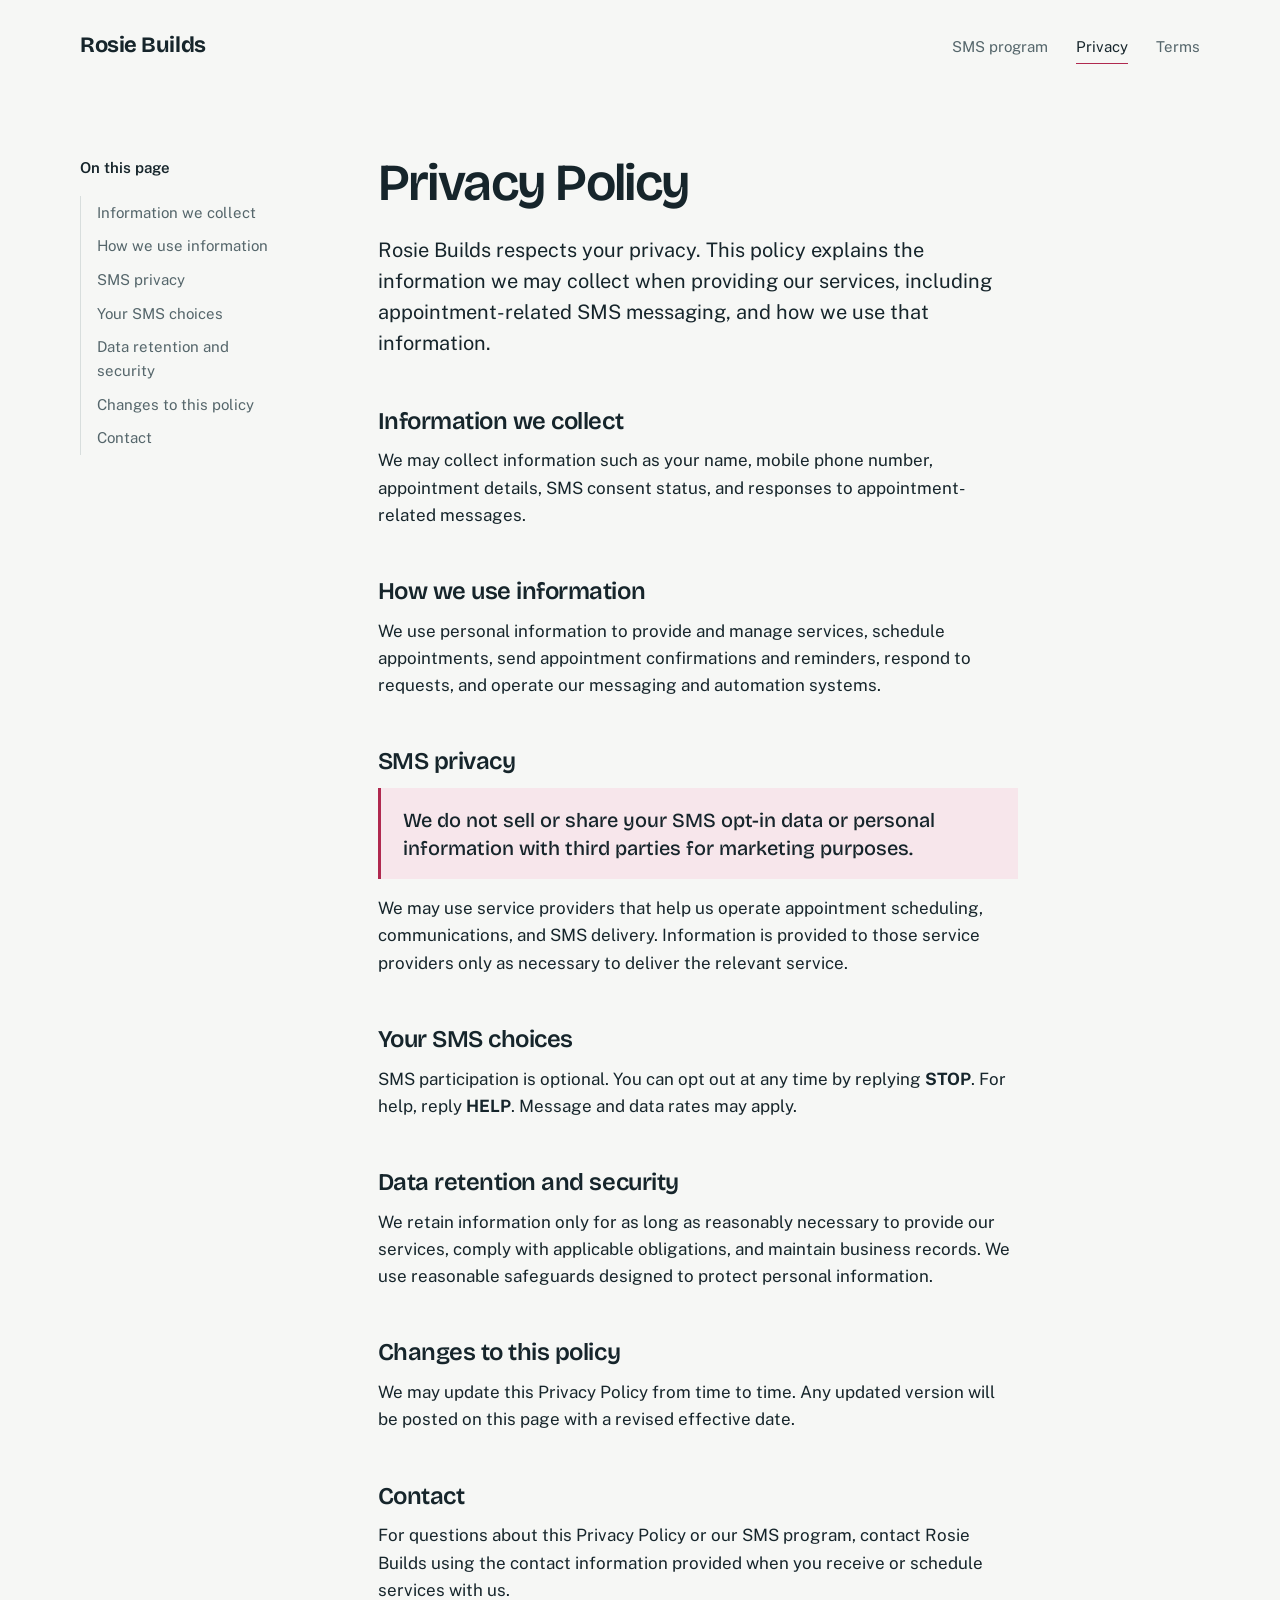
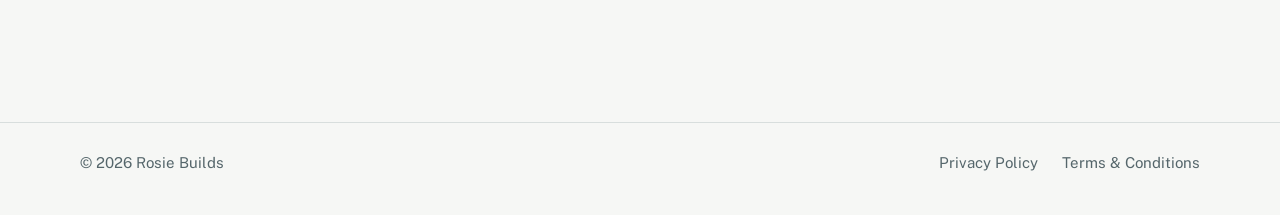
==== privacy.html @ 6f822afc "Redesign Rosie Builds site" ====
<!doctype html>
<html lang="en">
<head>
<meta charset="utf-8">
<meta name="viewport" content="width=device-width,initial-scale=1">
<title>Privacy Policy | Rosie Builds</title>
<link rel="preconnect" href="https://fonts.googleapis.com">
<link rel="preconnect" href="https://fonts.gstatic.com" crossorigin>
<link href="https://fonts.googleapis.com/css2?family=Bricolage+Grotesque:opsz,wght@12..96,500;12..96,600;12..96,700&family=Public+Sans:wght@400;500;600&display=swap" rel="stylesheet">
<link rel="stylesheet" href="style.css">
</head>
<body>
<header class="site-header">
  <div class="wrap">
    <a class="wordmark" href="index.html">Rosie Builds</a>
    <nav class="site-nav" aria-label="Main">
      <a href="index.html#sms">SMS program</a>
      <a href="privacy.html" aria-current="page">Privacy</a>
      <a href="terms.html">Terms</a>
    </nav>
  </div>
</header>

<main class="legal wrap">
  <aside class="legal-index" aria-label="On this page">
    <p>On this page</p>
    <ul>
      <li><a href="#collect">Information we collect</a></li>
      <li><a href="#use">How we use information</a></li>
      <li><a href="#sms-privacy">SMS privacy</a></li>
      <li><a href="#choices">Your SMS choices</a></li>
      <li><a href="#retention">Data retention and security</a></li>
      <li><a href="#changes">Changes to this policy</a></li>
      <li><a href="#contact">Contact</a></li>
    </ul>
  </aside>

  <article>
    <h1>Privacy Policy</h1>
    <p class="lede">Rosie Builds respects your privacy. This policy explains the information we may collect when providing our services, including appointment-related SMS messaging, and how we use that information.</p>

    <h2 id="collect">Information we collect</h2>
    <p>We may collect information such as your name, mobile phone number, appointment details, SMS consent status, and responses to appointment-related messages.</p>

    <h2 id="use">How we use information</h2>
    <p>We use personal information to provide and manage services, schedule appointments, send appointment confirmations and reminders, respond to requests, and operate our messaging and automation systems.</p>

    <h2 id="sms-privacy">SMS privacy</h2>
    <p class="pledge">We do not sell or share your SMS opt-in data or personal information with third parties for marketing purposes.</p>
    <p>We may use service providers that help us operate appointment scheduling, communications, and SMS delivery. Information is provided to those service providers only as necessary to deliver the relevant service.</p>

    <h2 id="choices">Your SMS choices</h2>
    <p>SMS participation is optional. You can opt out at any time by replying <strong>STOP</strong>. For help, reply <strong>HELP</strong>. Message and data rates may apply.</p>

    <h2 id="retention">Data retention and security</h2>
    <p>We retain information only for as long as reasonably necessary to provide our services, comply with applicable obligations, and maintain business records. We use reasonable safeguards designed to protect personal information.</p>

    <h2 id="changes">Changes to this policy</h2>
    <p>We may update this Privacy Policy from time to time. Any updated version will be posted on this page with a revised effective date.</p>

    <h2 id="contact">Contact</h2>
    <p>For questions about this Privacy Policy or our SMS program, contact Rosie Builds using the contact information provided when you receive or schedule services with us.</p>
  </article>
</main>

<footer class="site-footer">
  <div class="wrap">
    <span>© 2026 Rosie Builds</span>
    <nav aria-label="Legal">
      <a href="privacy.html">Privacy Policy</a>
      <a href="terms.html">Terms &amp; Conditions</a>
    </nav>
  </div>
</footer>
</body>
</html>
---- style.css ----
:root{
  --paper:#f6f7f5;
  --surface:#ffffff;
  --ink:#16252b;
  --muted:#55666b;
  --line:#d8dedd;
  --rose:#b0294f;
  --rose-dark:#8c1e3d;
  --rose-tint:#f7e6eb;
  --bubble:#e7ecea;
  --display:"Bricolage Grotesque","Public Sans",ui-sans-serif,system-ui,sans-serif;
  --body:"Public Sans",ui-sans-serif,system-ui,-apple-system,"Segoe UI",Roboto,sans-serif;
}

*,*::before,*::after{box-sizing:border-box}
html{-webkit-text-size-adjust:100%}
body{
  margin:0;
  background:var(--paper);
  color:var(--ink);
  font-family:var(--body);
  font-size:1.0625rem;
  line-height:1.6;
  -webkit-font-smoothing:antialiased;
}
a{color:inherit}
:focus-visible{outline:2px solid var(--rose);outline-offset:3px;border-radius:2px}

.wrap{width:min(1120px,100% - 3rem);margin-inline:auto}

/* Header */
.site-header{padding-block:1.75rem}
.site-header .wrap{display:flex;align-items:baseline;justify-content:space-between;gap:1.5rem;flex-wrap:wrap}
.wordmark{
  font-family:var(--display);font-weight:700;font-size:1.375rem;
  letter-spacing:-.02em;text-decoration:none;
}
.site-nav{display:flex;gap:1.75rem;font-size:.9375rem}
.site-nav a{
  color:var(--muted);text-decoration:none;
  padding-block:.25rem;border-bottom:1px solid transparent;
}
.site-nav a:hover{color:var(--ink);border-bottom-color:var(--ink)}
.site-nav a[aria-current="page"]{color:var(--ink);border-bottom-color:var(--rose)}

/* Home: hero */
.hero{
  display:grid;grid-template-columns:minmax(0,1.15fr) minmax(0,.85fr);
  gap:clamp(2.5rem,7vw,6rem);align-items:center;
  padding-block:clamp(3rem,8vw,6.5rem) clamp(4rem,9vw,7.5rem);
}
.hero h1{
  font-family:var(--display);font-weight:600;
  font-size:clamp(2.75rem,6vw,4.75rem);line-height:1.02;letter-spacing:-.035em;
  margin:0 0 1.5rem;text-wrap:balance;
}
.hero-copy p{margin:0;max-width:34rem;font-size:1.1875rem;color:var(--muted)}

/* Home: text message thread */
.thread{
  background:var(--surface);border:1px solid var(--line);border-radius:1.25rem;
  padding:1.25rem 1.25rem 1.5rem;max-width:26rem;width:100%;justify-self:end;
}
.thread-head{
  display:flex;justify-content:space-between;align-items:baseline;
  padding-bottom:.9rem;margin-bottom:1.1rem;border-bottom:1px solid var(--line);
  font-size:.875rem;color:var(--muted);
}
.thread-head strong{font-family:var(--display);font-size:1rem;color:var(--ink);font-weight:600}
.msg{
  margin:0 0 .6rem;padding:.7rem 1rem;max-width:88%;
  font-size:.9375rem;line-height:1.45;
  background:var(--bubble);border-radius:1.1rem 1.1rem 1.1rem .3rem;
  opacity:0;animation:arrive .5s ease-out forwards;
}
.msg.reply{
  margin-left:auto;background:var(--rose);color:#fff;
  border-radius:1.1rem 1.1rem .3rem 1.1rem;
}
.msg:nth-child(2){animation-delay:.3s}
.msg:nth-child(3){animation-delay:1.3s}
.msg:nth-child(4){animation-delay:2.3s}
@keyframes arrive{
  from{opacity:0;transform:translateY(.5rem)}
  to{opacity:1;transform:none}
}

/* Home: SMS program */
.program{
  border-top:1px solid var(--line);
  display:grid;grid-template-columns:minmax(0,.8fr) minmax(0,1.2fr);
  gap:clamp(2rem,6vw,6rem);
  padding-block:clamp(3rem,6vw,5rem) clamp(4rem,8vw,7rem);
}
.program h2{
  font-family:var(--display);font-weight:600;font-size:clamp(1.75rem,3vw,2.25rem);
  line-height:1.1;letter-spacing:-.025em;margin:0 0 1rem;
}
.program-intro p{margin:0;color:var(--muted);max-width:26rem}
.terms{margin:0}
.terms div{
  display:grid;grid-template-columns:10.5rem 1fr;gap:1.5rem;
  padding-block:1.15rem;border-bottom:1px solid var(--line);
}
.terms div:first-child{padding-top:0}
.terms dt{font-weight:600}
.terms dd{margin:0;color:var(--muted)}
.terms dd strong{color:var(--ink);font-weight:600}

/* Legal pages */
.legal{
  display:grid;grid-template-columns:13rem minmax(0,40rem);
  gap:clamp(2rem,7vw,6rem);
  padding-block:clamp(2rem,5vw,4rem) clamp(4rem,8vw,7rem);
}
.legal-index{position:sticky;top:2rem;align-self:start;font-size:.9375rem}
.legal-index p{margin:0 0 .75rem;font-weight:600}
.legal-index ul{list-style:none;margin:0;padding:0;border-left:1px solid var(--line)}
.legal-index li a{
  display:block;padding:.3rem 0 .3rem 1rem;margin-left:-1px;
  color:var(--muted);text-decoration:none;border-left:1px solid transparent;
}
.legal-index li a:hover{color:var(--ink);border-left-color:var(--rose)}
.legal h1{
  font-family:var(--display);font-weight:600;
  font-size:clamp(2.25rem,5vw,3.25rem);line-height:1.05;letter-spacing:-.03em;
  margin:0 0 1.5rem;
}
.legal .lede{font-size:1.25rem;line-height:1.55;margin:0 0 1rem}
.legal h2{
  font-family:var(--display);font-weight:600;font-size:1.5rem;line-height:1.2;
  letter-spacing:-.02em;margin:3rem 0 .75rem;scroll-margin-top:2rem;
}
.legal p{margin:0 0 1rem}
.legal a{color:var(--rose-dark);text-underline-offset:.2em}
.legal a:hover{color:var(--rose)}
.pledge{
  margin:0 0 1.25rem;padding:1.1rem 1.4rem;
  background:var(--rose-tint);border-left:3px solid var(--rose);
  font-family:var(--display);font-size:1.25rem;line-height:1.4;font-weight:500;
}

/* Footer */
.site-footer{border-top:1px solid var(--line);padding-block:1.75rem 2.5rem;font-size:.9375rem;color:var(--muted)}
.site-footer .wrap{display:flex;justify-content:space-between;gap:1rem 2rem;flex-wrap:wrap}
.site-footer nav{display:flex;gap:1.5rem}
.site-footer a{text-decoration:none}
.site-footer a:hover{color:var(--ink);text-decoration:underline;text-underline-offset:.2em}

@media (max-width:860px){
  .hero,.program,.legal{grid-template-columns:1fr}
  .thread{justify-self:start}
  .legal-index{display:none}
}
@media (max-width:560px){
  .wrap{width:min(1120px,100% - 2rem)}
  .terms div{grid-template-columns:1fr;gap:.2rem}
  .site-nav{gap:1.25rem}
}
@media (prefers-reduced-motion:reduce){
  .msg{animation:none;opacity:1}
}
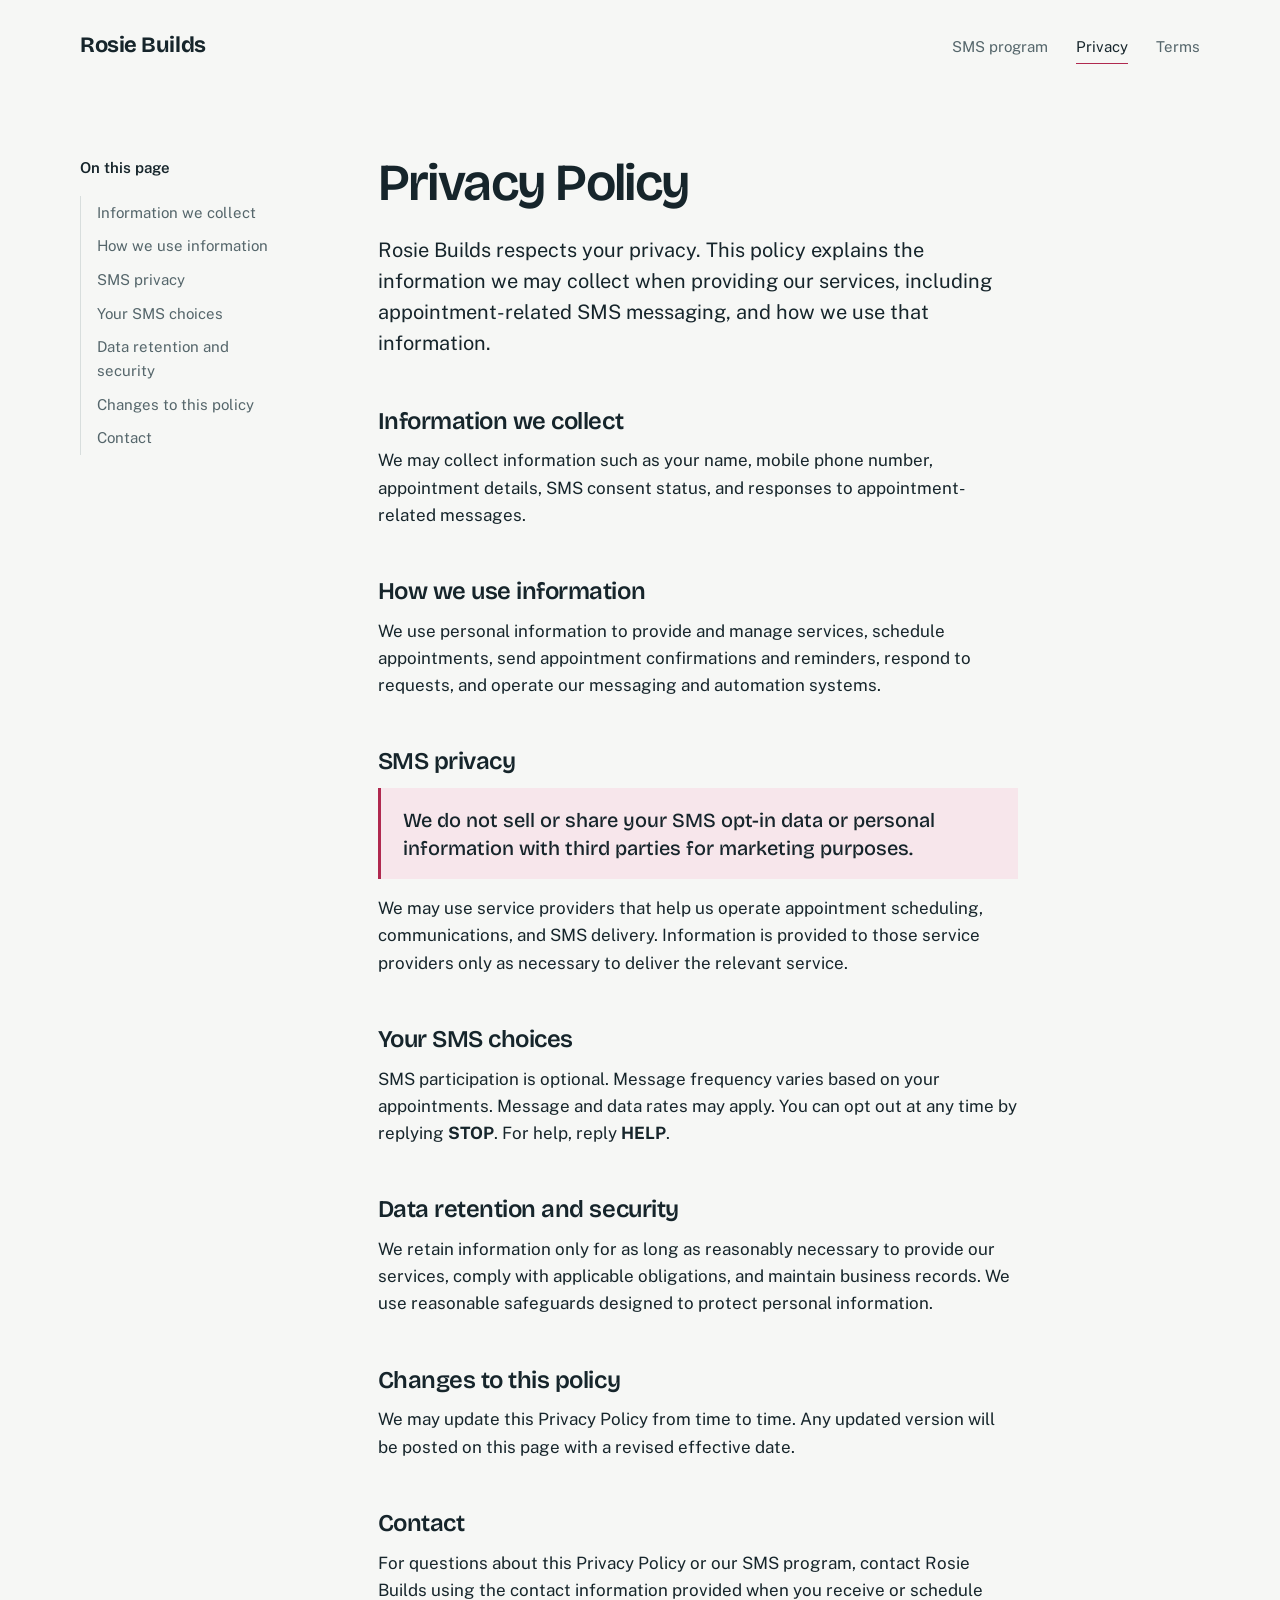
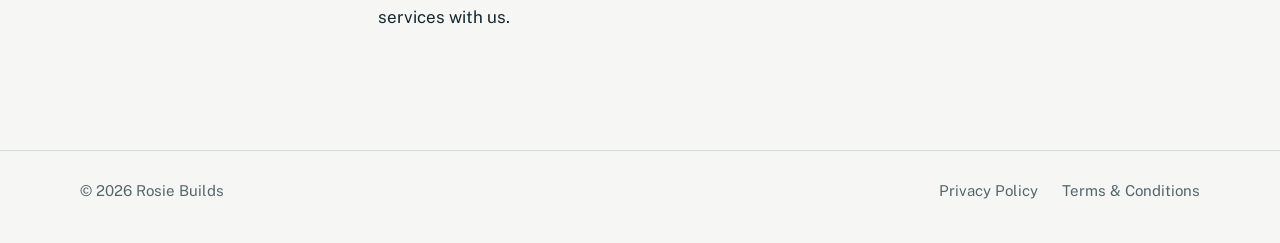
==== commit ae040d79: "Add message frequency to privacy policy SMS choices" ====
--- a/privacy.html
+++ b/privacy.html
@@ -50,7 +50,7 @@
     <p>We may use service providers that help us operate appointment scheduling, communications, and SMS delivery. Information is provided to those service providers only as necessary to deliver the relevant service.</p>
 
     <h2 id="choices">Your SMS choices</h2>
-    <p>SMS participation is optional. You can opt out at any time by replying <strong>STOP</strong>. For help, reply <strong>HELP</strong>. Message and data rates may apply.</p>
+    <p>SMS participation is optional. Message frequency varies based on your appointments. Message and data rates may apply. You can opt out at any time by replying <strong>STOP</strong>. For help, reply <strong>HELP</strong>.</p>
 
     <h2 id="retention">Data retention and security</h2>
     <p>We retain information only for as long as reasonably necessary to provide our services, comply with applicable obligations, and maintain business records. We use reasonable safeguards designed to protect personal information.</p>
